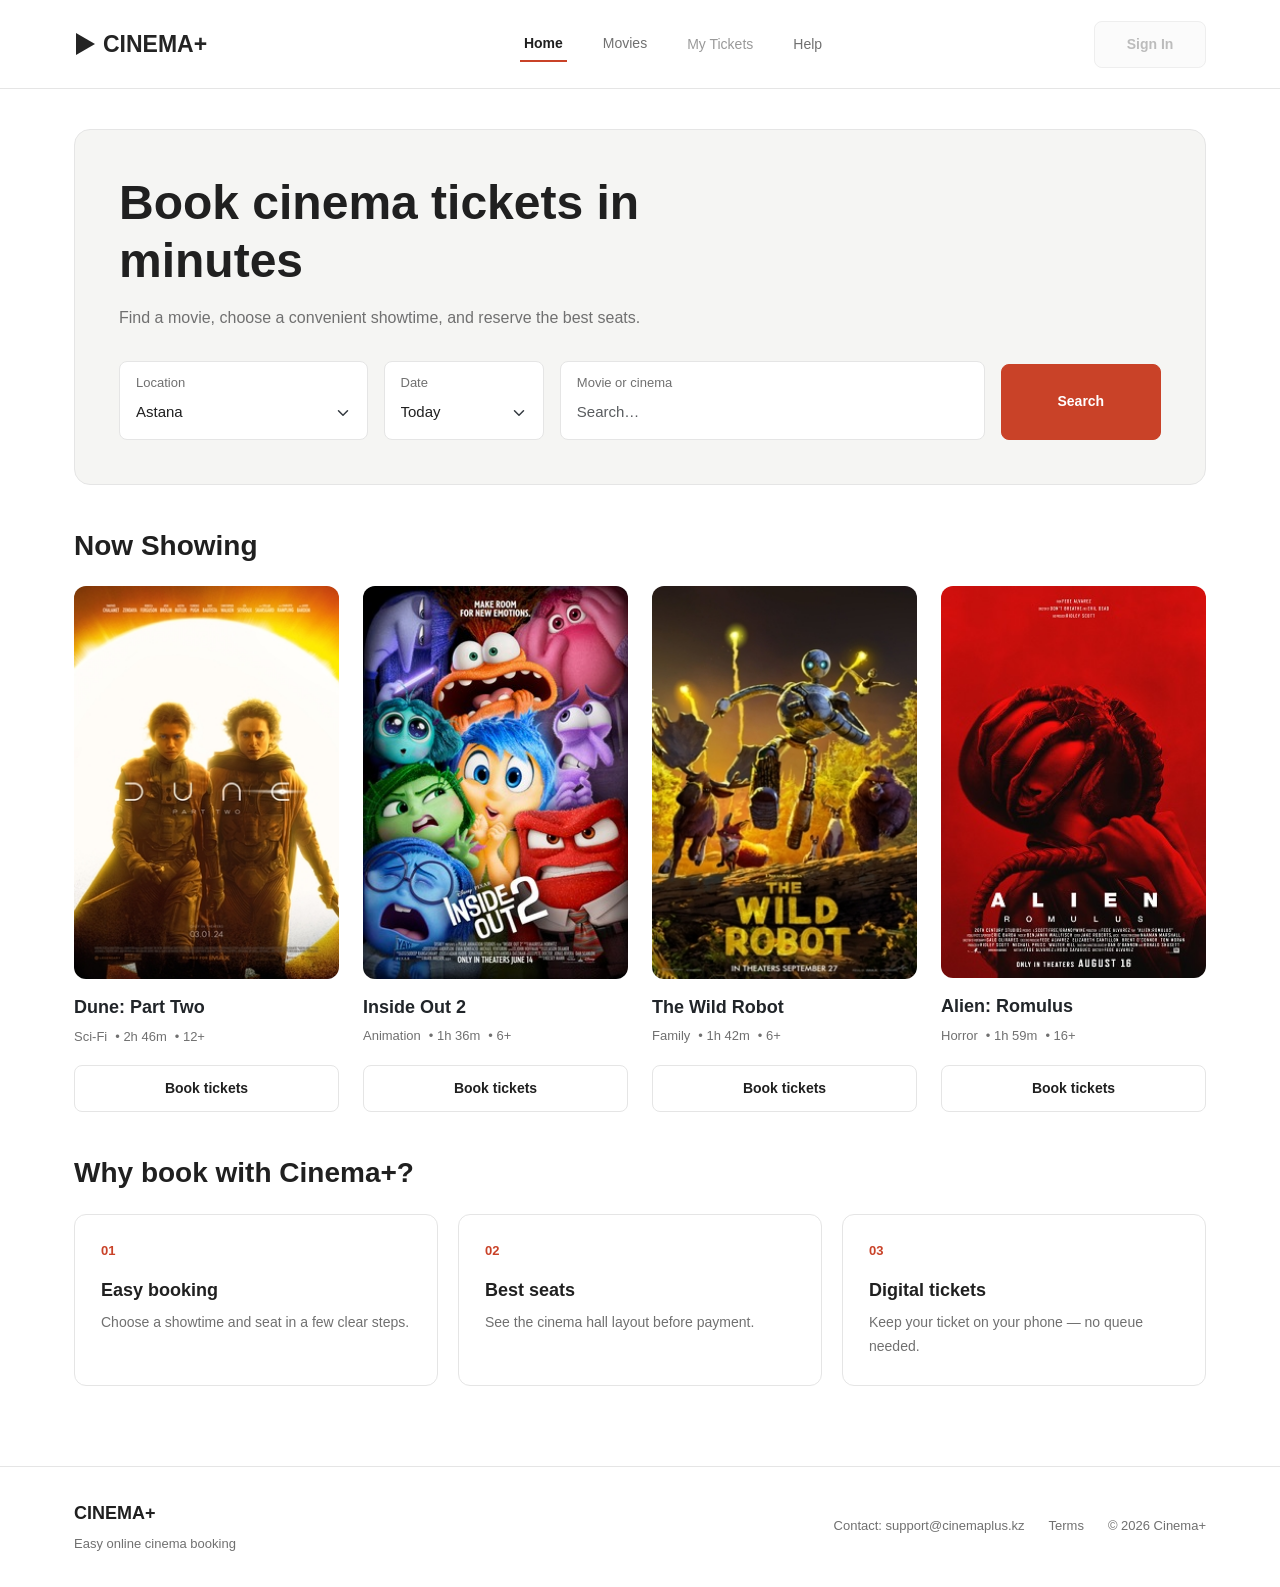
==== cinema-ticketing/index.html @ bb187756 "add: home" ====
<!DOCTYPE html>
<html lang="en">
    <head>
        <meta charset="UTF-8">
        <meta name="viewport" content="width=device-width, initial-scale=1.0">
        <meta name="description" content="Cinema+ — discover movies, choose a showtime, and plan your next cinema visit.">
        <title>Cinema+ | Home</title>
        <link rel="icon" type="image/svg+xml" href="../assets/images/favicon.svg">

        <link rel="stylesheet" href="../vendor/bootstrap/bootstrap.min.css">
        <link rel="stylesheet" href="../css/common.css">
        <link rel="stylesheet" href="../css/home.css">
    </head>
    <body id="cinema-page">
        <header class="site-header">
            <nav class="navbar navbar-expand-md" aria-label="Main navigation">
                <div class="container site-container">
                    <a class="navbar-brand brand" href="index.html" aria-label="Cinema+ home">
                        <img src="../assets/images/logo.svg" alt="" width="146" height="32">
                    </a>

                    <button class="navbar-toggler" type="button" data-bs-toggle="collapse"
                        data-bs-target="#main-navigation" aria-controls="main-navigation"
                        aria-expanded="false" aria-label="Toggle navigation">
                        <span class="navbar-toggler-icon"></span>
                    </button>

                    <div class="collapse navbar-collapse" id="main-navigation">
                        <ul class="navbar-nav mx-auto">
                            <li class="nav-item">
                                <a class="nav-link active" href="index.html" aria-current="page">
                                    Home
                                    <span class="nav-underline" aria-hidden="true"></span>
                                </a>
                            </li>
                            <li class="nav-item">
                                <a class="nav-link" href="movies.html">Movies</a>
                            </li>
                            <li class="nav-item">
                                <button class="nav-link unavailable" type="button" disabled title="Coming soon">My Tickets</button>
                            </li>
                            <li class="nav-item">
                                <button class="nav-link" type="button" data-bs-toggle="modal"
                                    data-bs-target="#help-modal">Help</button>
                            </li>
                        </ul>
                        <button class="btn btn-outline-secondary btn-cinema-outline sign-in-button unavailable-button" type="button"
                            disabled title="Coming soon">Sign In</button>
                    </div>
                </div>
            </nav>
        </header>

        <main class="container site-container home-main" id="main-content">
            <section class="search-hero">
                <h1 id="hero-heading">Book cinema tickets in minutes</h1>
                <p>Find a movie, choose a convenient showtime, and reserve the best seats.</p>

                <form class="row g-3 align-items-end movie-search" action="movies.html" method="get">
                    <div class="col-12 col-sm-6 col-lg-3">
                        <div class="search-field">
                            <label for="search-location">Location</label>
                            <select class="form-select" id="search-location" name="location">
                                <option value="astana">Astana</option>
                                <option value="almaty">Almaty</option>
                                <option value="shymkent">Shymkent</option>
                            </select>
                        </div>
                    </div>
                    <div class="col-12 col-sm-6 col-lg-2">
                        <div class="search-field">
                            <label for="search-date">Date</label>
                            <select class="form-select" id="search-date" name="date">
                                <option value="today">Today</option>
                                <option value="tomorrow">Tomorrow</option>
                                <option value="this-week">This week</option>
                            </select>
                        </div>
                    </div>
                    <div class="col-12 col-sm-8 col-lg-5">
                        <div class="search-field">
                            <label for="search-query">Movie or cinema</label>
                            <input class="form-control" id="search-query" name="q" type="search"
                                placeholder="Search…" maxlength="100">
                        </div>
                    </div>
                    <div class="col-12 col-sm-4 col-lg-2">
                        <button class="btn btn-primary btn-cinema w-100 search-button" type="submit">Search</button>
                    </div>
                </form>
            </section>

            <section class="home-section" id="now-showing">
                <h2 id="movies-heading">Now Showing</h2>
                
                <div class="row g-4">
                    <div class="col-12 col-sm-6 col-lg-3">
                        <article class="card movie-card h-100">
                            <img class="movie-poster" src="../assets/images/posters/dune-part-two.jpg"
                                alt="Dune: Part Two theatrical poster" width="400" height="600">
                            <div class="card-body">
                                <h3 class="movie-title">Dune: Part Two</h3>
                                <ul class="movie-meta">
                                    <li>Sci-Fi</li>
                                    <li>• 2h 46m</li>
                                    <li>• 12+</li>
                                </ul>
                                <a class="btn btn-outline-secondary btn-cinema-outline w-100 mt-auto"
                                    href="movie-details.html?movie=dune-part-two"
                                    aria-label="Book tickets for Dune: Part Two">Book tickets</a>
                            </div>
                        </article>
                    </div>
                    <div class="col-12 col-sm-6 col-lg-3">
                        <article class="card movie-card h-100">
                            <img class="movie-poster" src="../assets/images/posters/inside-out-2.jpg"
                                alt="Inside Out 2 theatrical poster" width="400" height="600">
                            <div class="card-body">
                                <h3 class="movie-title">Inside Out 2</h3>
                                <ul class="movie-meta">
                                    <li>Animation</li>
                                    <li>• 1h 36m</li>
                                    <li>• 6+</li>
                                </ul>
                                <a class="btn btn-outline-secondary btn-cinema-outline w-100 mt-auto"
                                    href="movie-details.html?movie=inside-out-2"
                                    aria-label="Book tickets for Inside Out 2">Book tickets</a>
                            </div>
                        </article>
                    </div>
                    <div class="col-12 col-sm-6 col-lg-3">
                        <article class="card movie-card h-100">
                            <img class="movie-poster" src="../assets/images/posters/the-wild-robot.jpg"
                                alt="The Wild Robot theatrical poster" width="400" height="600">
                            <div class="card-body">
                                <h3 class="movie-title">The Wild Robot</h3>
                                <ul class="movie-meta">
                                    <li>Family</li>
                                    <li>• 1h 42m</li>
                                    <li>• 6+</li>
                                </ul>
                                <a class="btn btn-outline-secondary btn-cinema-outline w-100 mt-auto"
                                    href="movie-details.html?movie=the-wild-robot"
                                    aria-label="Book tickets for The Wild Robot">Book tickets</a>
                            </div>
                        </article>
                    </div>
                    <div class="col-12 col-sm-6 col-lg-3">
                        <article class="card movie-card h-100">
                            <img class="movie-poster" src="../assets/images/posters/alien-romulus.jpg"
                                alt="Alien: Romulus theatrical poster" width="400" height="600">
                            <div class="card-body">
                                <h3 class="movie-title">Alien: Romulus</h3>
                                <ul class="movie-meta">
                                    <li>Horror</li>
                                    <li>• 1h 59m</li>
                                    <li>• 16+</li>
                                </ul>
                                <a class="btn btn-outline-secondary btn-cinema-outline w-100 mt-auto"
                                    href="movie-details.html?movie=alien-romulus"
                                    aria-label="Book tickets for Alien: Romulus">Book tickets</a>
                            </div>
                        </article>
                    </div>
                </div>
            </section>

            <section class="home-section">
                <h2 id="benefits-heading">Why book with Cinema+?</h2>
    
                <ol class="benefits-grid">
                    <li class="benefit-card">
                        <span class="benefit-number">01</span>
                        <h3>Easy booking</h3>
                        <p>Choose a showtime and seat in a few clear steps.</p>
                    </li>
                    <li class="benefit-card">
                        <span class="benefit-number">02</span>
                        <h3>Best seats</h3>
                        <p>See the cinema hall layout before payment.</p>
                    </li>
                    <li class="benefit-card">
                        <span class="benefit-number">03</span>
                        <h3>Digital tickets</h3>
                        <p>Keep your ticket on your phone — no queue needed.</p>
                    </li>
                </ol>
            </section>
        </main>

        <footer class="site-footer">
            <div class="container site-container footer-layout">
                <div>
                    <a class="footer-brand" href="index.html">CINEMA+</a>
                    <p class="mb-0">Easy online cinema booking</p>
                </div>
                <ul class="footer-links">
                    <li><a href="mailto:support@cinemaplus.kz">Contact: support@cinemaplus.kz</a></li>
                    <li><button class="footer-link" type="button" data-bs-toggle="modal"
                        data-bs-target="#terms-modal">Terms</button></li>
                    <li><small>© 2026 Cinema+</small></li>
                </ul>
            </div>
        </footer>

        
        <div class="modal fade" id="help-modal" tabindex="-1" aria-labelledby="help-heading" aria-hidden="true">
            <div class="modal-dialog modal-dialog-centered">
                <div class="modal-content">
                    <div class="modal-header">
                        <h2 class="modal-title fs-5" id="help-heading">Plan your cinema visit</h2>
                        <button class="btn-close" type="button" data-bs-dismiss="modal" aria-label="Close"></button>
                    </div>
                    <div class="modal-body">
                        <ol class="mb-3">
                            <li>Find a movie in your city.</li>
                            <li>Choose a cinema and showtime.</li>
                            <li>Select your seats and review your order.</li>
                        </ol>
                        <p class="mb-0">This student demo currently includes the home page. Booking and account features are not available yet.</p>
                    </div>
                    <div class="modal-footer">
                        <button class="btn btn-primary btn-cinema" type="button" data-bs-dismiss="modal">Got it</button>
                    </div>
                </div>
            </div>
        </div>

        <div class="modal fade" id="terms-modal" tabindex="-1" aria-labelledby="terms-heading" aria-hidden="true">
            <div class="modal-dialog modal-dialog-centered">
                <div class="modal-content">
                    <div class="modal-header">
                        <h2 class="modal-title fs-5" id="terms-heading">About this demo</h2>
                        <button class="btn-close" type="button" data-bs-dismiss="modal" aria-label="Close"></button>
                    </div>
                    <div class="modal-body">
                        <p>Cinema+ is a university midterm project by Kudaibergen Temirlan and Serikov Sunggat.</p>
                        <p class="mb-0">Movies, age labels and contact details are sample content. This website does not sell tickets, accept payments or issue reservations.</p>
                    </div>
                    <div class="modal-footer">
                        <button class="btn btn-primary btn-cinema" type="button" data-bs-dismiss="modal">Close</button>
                    </div>
                </div>
            </div>
        </div>
        <script src="../vendor/bootstrap/bootstrap.bundle.min.js"></script>
    </body>
</html>
---- css/common.css ----
html {
    height: 100%;
}

body {
    display: flex;
    flex-direction: column;
    min-height: 100%;
    margin: 0;
    color: #202020;
    background-color: #ffffff;
    font-family: Arial, Helvetica, sans-serif;
    font-size: 16px;
    line-height: 1.6;
}

main {
    flex: 1;
}

.site-container {
    max-width: 1180px;
    padding-right: 24px;
    padding-left: 24px;
}

h1,
h2,
h3 {
    font-weight: bold;
    line-height: 1.2;
}

a {
    color: #202020;
}


.site-header {
    border-bottom: 1px solid #e5e5e5;
    background-color: #ffffff;
}

.site-header .navbar {
    min-height: 88px;
    padding: 18px 0;
}

.brand {
    margin-right: 32px;
    padding: 0;
}

.brand img {
    display: block;
    max-width: 100%;
}

.site-header .navbar-nav {
    align-items: center;
    gap: 24px;
}

.site-header .nav-link {
    position: relative;
    min-height: 44px;
    padding: 10px 4px;
    border: 0;
    color: #707070;
    background-color: transparent;
    font-size: 14px;
}

.site-header .nav-link.active {
    color: #202020;
    font-weight: bold;
}


.nav-underline {
    position: absolute;
    bottom: 4px;
    left: 4px;
    right: 4px;
    height: 2px;
    background-color: #c94228;
}

.site-header .unavailable {
    color: #999999;
}

#cinema-page .btn-cinema,
#cinema-page .btn-cinema-outline {
    min-height: 46px;
    padding: 12px 22px;
    border-radius: 8px;
    font-size: 14px;
    font-weight: bold;
}

#cinema-page .btn-cinema {
    color: #ffffff;
    background-color: #c94228;
    border: 1px solid #c94228;
}

#cinema-page .btn-cinema-outline {
    color: #202020;
    background-color: #ffffff;
    border: 1px solid #e5e5e5;
}

#cinema-page .unavailable-button {
    color: #999999;
    background-color: #fafafa;
}

.sign-in-button {
    min-width: 112px;
}

.navbar-toggler {
    padding: 8px 10px;
    border: 1px solid #e5e5e5;
    border-radius: 8px;
}


.site-footer {
    padding: 32px 0;
    border-top: 1px solid #e5e5e5;
}

.footer-layout {
    display: flex;
    align-items: center;
    justify-content: space-between;
    gap: 24px;
}

.footer-brand {
    font-size: 18px;
    font-weight: bold;
    text-decoration: none;
}

.site-footer p {
    margin-top: 6px;
    color: #707070;
    font-size: 13px;
}

.footer-links {
    display: flex;
    align-items: center;
    flex-wrap: wrap;
    gap: 24px;
    margin: 0;
    padding: 0;
    color: #707070;
    list-style: none;
    font-size: 13px;
}

.footer-links a,
.footer-link {
    color: #707070;
    text-decoration: none;
}

.footer-link {
    padding: 10px 0;
    border: 0;
    background-color: transparent;
    font-size: 13px;
}

.footer-links small {
    font-size: 13px;
}


.modal-content {
    border: 1px solid #e5e5e5;
    border-radius: 16px;
}

.modal-header,
.modal-footer {
    padding: 20px 24px;
    border-color: #e5e5e5;
}

.modal-body {
    padding: 24px;
    color: #707070;
}


@media (max-width: 991px) {
    .site-header .navbar-nav {
        gap: 12px;
    }

    .footer-layout {
        flex-direction: column;
        align-items: flex-start;
        gap: 20px;
    }
}


@media (max-width: 767px) {
    .site-header .navbar {
        min-height: 76px;
    }

    #main-navigation {
        padding-top: 20px;
    }

    .site-header .navbar-nav {
        align-items: stretch;
        gap: 4px;
    }

    .site-header .nav-link {
        width: 100%;
        text-align: left;
    }

    .nav-underline {
        right: auto;
        width: 38px;
    }

    .sign-in-button {
        width: 100%;
        margin-top: 16px;
    }
}


@media (max-width: 575px) {
    .site-container {
        padding-right: 20px;
        padding-left: 20px;
    }

    .footer-links {
        flex-direction: column;
        align-items: flex-start;
        gap: 6px;
    }
}
---- css/home.css ----
.home-main {
    padding-top: 40px;
    padding-bottom: 80px;
}


.search-hero {
    padding: 44px;
    border: 1px solid #e5e5e5;
    border-radius: 16px;
    background-color: #f5f5f3;
}

.search-hero h1 {
    max-width: 660px;
    margin: 0 0 16px;
    font-size: 48px;
}

.search-hero p {
    max-width: 620px;
    margin-bottom: 30px;
    color: #707070;
    font-size: 16px;
}

.search-field {
    min-height: 76px;
    padding: 11px 16px;
    border: 1px solid #e5e5e5;
    border-radius: 8px;
    background-color: #ffffff;
}

.search-field label {
    display: block;
    margin-bottom: 4px;
    color: #707070;
    font-size: 13px;
}

.search-field .form-select,
.search-field .form-control {
    min-width: 0;
    min-height: 30px;
    padding: 3px 0;
    border: 0;
    border-radius: 0;
    color: #202020;
    background-color: transparent;
    font-size: 15px;
}

.search-field .form-select {
    padding-right: 24px;
    background-position: right center;
}

#cinema-page .search-button {
    min-height: 76px;
}


.home-section {
    margin-top: 44px;
}

.home-section h2 {
    margin-bottom: 24px;
    font-size: 28px;
}


.movie-card {
    padding: 0;
    border: 0;
    border-radius: 0;
    background-color: transparent;
}


.movie-poster {
    display: block;
    width: 100%;
    height: auto;
    border-radius: 12px;
    background-color: #f5f5f3;
}

.movie-card .card-body {
    display: flex;
    flex-direction: column;
    padding: 18px 0 0;
}

.movie-title {
    margin-bottom: 8px;
    font-size: 18px;
}

.movie-meta {
    display: flex;
    flex-wrap: wrap;
    gap: 4px 8px;
    margin: 0 0 18px;
    padding: 0;
    color: #707070;
    list-style: none;
    font-size: 13px;
}


.benefits-grid {
    display: grid;
    grid-template-columns: repeat(3, 1fr);
    gap: 20px;
    margin: 0;
    padding: 0;
    list-style: none;
}

.benefit-card {
    min-width: 0;
    padding: 26px;
    border: 1px solid #e5e5e5;
    border-radius: 12px;
    background-color: #ffffff;
}

.benefit-number {
    display: block;
    margin-bottom: 18px;
    color: #c94228;
    font-size: 13px;
    font-weight: bold;
}

.benefit-card h3 {
    margin-bottom: 10px;
    font-size: 18px;
}

.benefit-card p {
    margin-bottom: 0;
    color: #707070;
    font-size: 14px;
    line-height: 1.7;
}


@media (max-width: 991px) {
    .search-hero {
        padding: 32px;
    }

    .search-hero h1 {
        font-size: 40px;
    }

    .benefits-grid {
        gap: 16px;
    }

    .benefit-card {
        padding: 22px;
    }
}


@media (max-width: 575px) {
    .home-main {
        padding-top: 24px;
        padding-bottom: 48px;
    }

    .search-hero {
        padding: 28px 20px;
        border-radius: 12px;
    }

    .search-hero h1 {
        font-size: 32px;
    }

    .search-hero p {
        margin-bottom: 24px;
        font-size: 15px;
    }

    #cinema-page .search-button {
        min-height: 48px;
    }

    .home-section {
        margin-top: 36px;
    }

    .home-section h2 {
        margin-bottom: 20px;
        font-size: 24px;
    }

    .benefits-grid {
        grid-template-columns: 1fr;
    }

    .benefit-card {
        padding: 24px;
    }

    .benefit-number {
        margin-bottom: 12px;
    }
}
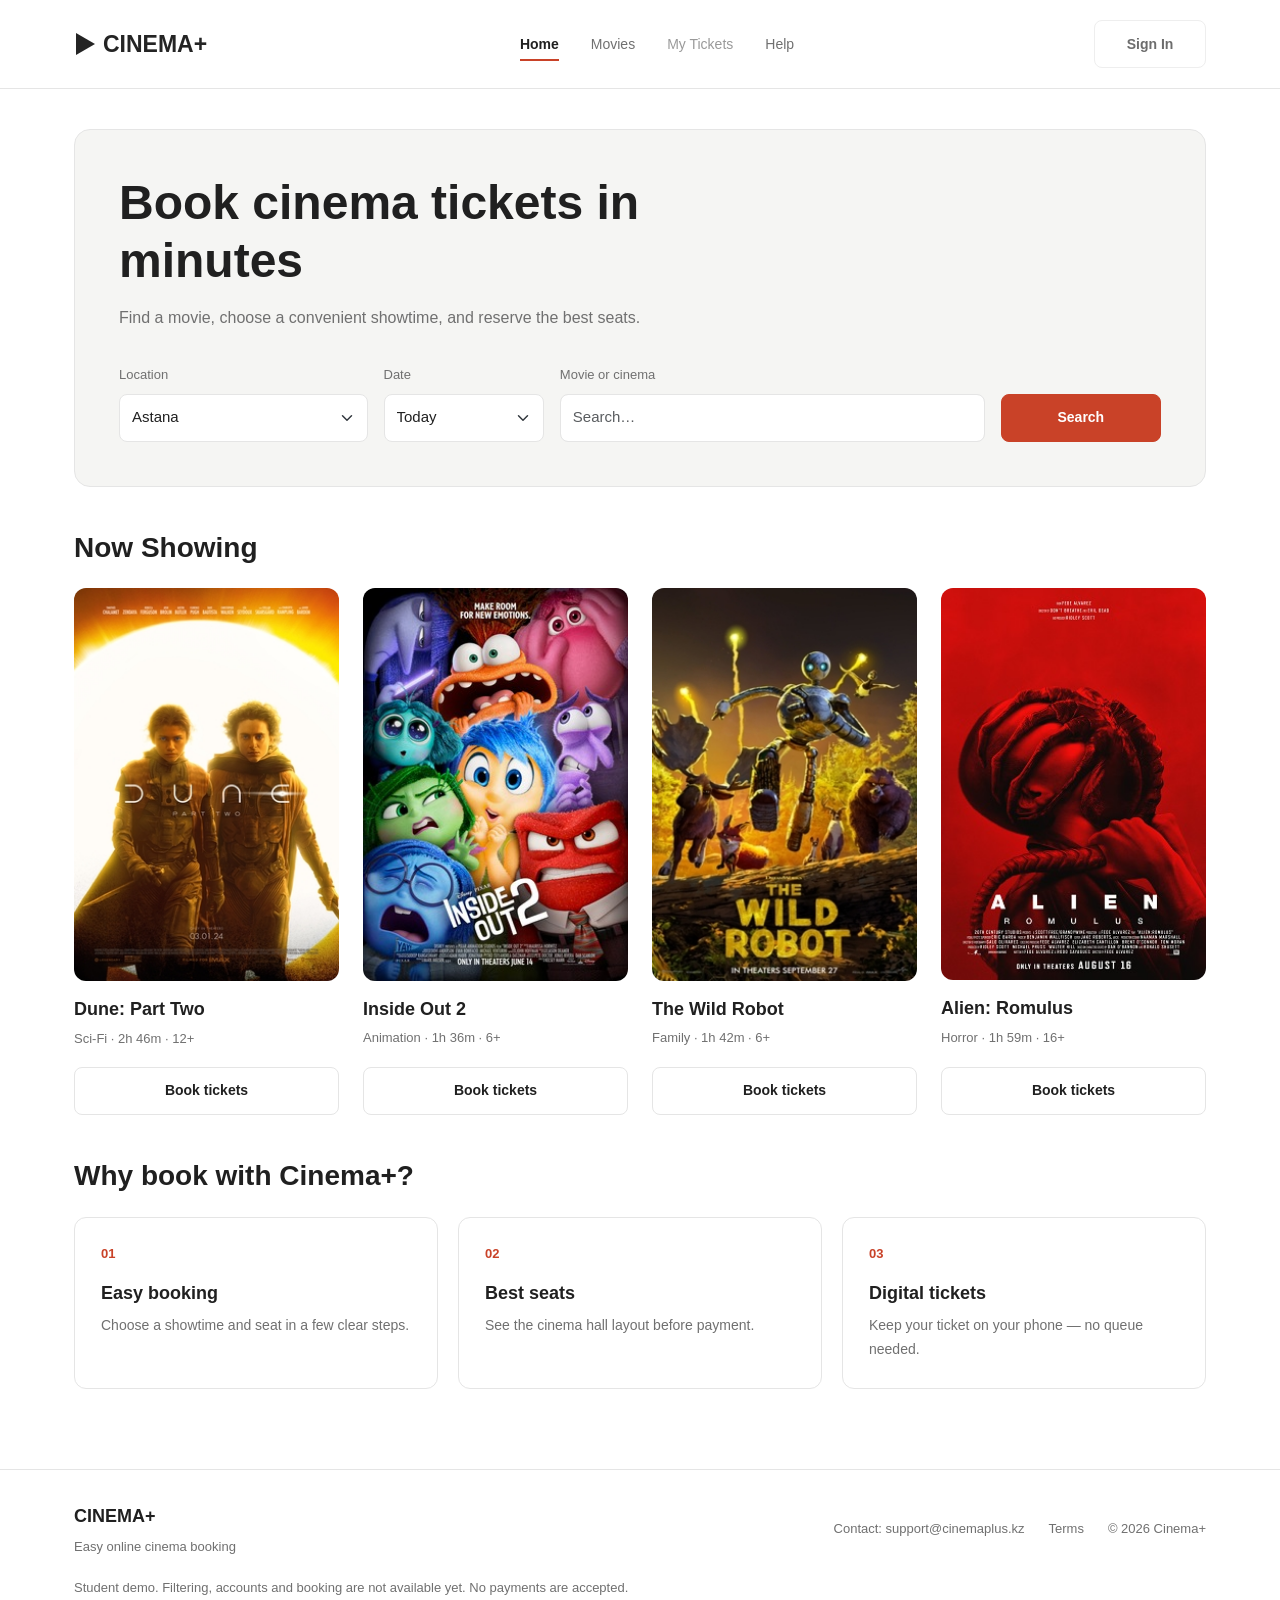
==== commit c47fc60d: "add: movies" ====
--- a/cinema-ticketing/index.html
+++ b/cinema-ticketing/index.html
@@ -3,171 +3,102 @@
     <head>
         <meta charset="UTF-8">
         <meta name="viewport" content="width=device-width, initial-scale=1.0">
-        <meta name="description" content="Cinema+ — discover movies, choose a showtime, and plan your next cinema visit.">
         <title>Cinema+ | Home</title>
-        <link rel="icon" type="image/svg+xml" href="../assets/images/favicon.svg">
-
+        <link rel="icon" href="../assets/images/favicon.svg">
         <link rel="stylesheet" href="../vendor/bootstrap/bootstrap.min.css">
         <link rel="stylesheet" href="../css/common.css">
         <link rel="stylesheet" href="../css/home.css">
     </head>
     <body id="cinema-page">
         <header class="site-header">
-            <nav class="navbar navbar-expand-md" aria-label="Main navigation">
-                <div class="container site-container">
-                    <a class="navbar-brand brand" href="index.html" aria-label="Cinema+ home">
-                        <img src="../assets/images/logo.svg" alt="" width="146" height="32">
-                    </a>
-
-                    <button class="navbar-toggler" type="button" data-bs-toggle="collapse"
-                        data-bs-target="#main-navigation" aria-controls="main-navigation"
-                        aria-expanded="false" aria-label="Toggle navigation">
-                        <span class="navbar-toggler-icon"></span>
-                    </button>
-
-                    <div class="collapse navbar-collapse" id="main-navigation">
-                        <ul class="navbar-nav mx-auto">
-                            <li class="nav-item">
-                                <a class="nav-link active" href="index.html" aria-current="page">
-                                    Home
-                                    <span class="nav-underline" aria-hidden="true"></span>
-                                </a>
-                            </li>
-                            <li class="nav-item">
-                                <a class="nav-link" href="movies.html">Movies</a>
-                            </li>
-                            <li class="nav-item">
-                                <button class="nav-link unavailable" type="button" disabled title="Coming soon">My Tickets</button>
-                            </li>
-                            <li class="nav-item">
-                                <button class="nav-link" type="button" data-bs-toggle="modal"
-                                    data-bs-target="#help-modal">Help</button>
-                            </li>
-                        </ul>
-                        <button class="btn btn-outline-secondary btn-cinema-outline sign-in-button unavailable-button" type="button"
-                            disabled title="Coming soon">Sign In</button>
-                    </div>
-                </div>
+            <nav class="container site-container header-layout">
+                <a class="brand" href="index.html">
+                    <img src="../assets/images/logo.svg" alt="Cinema+" width="146" height="32">
+                </a>
+                <ul class="nav-links">
+                    <li><a class="active" href="index.html">Home<span class="nav-underline"></span></a></li>
+                    <li><a href="movies.html">Movies</a></li>
+                    <li><span class="unavailable">My Tickets</span></li>
+                    <li><a href="#site-info">Help</a></li>
+                </ul>
+                <button class="btn btn-cinema-outline sign-in-button" type="button" disabled>Sign In</button>
             </nav>
         </header>
 
-        <main class="container site-container home-main" id="main-content">
+        <main class="container site-container home-main">
             <section class="search-hero">
-                <h1 id="hero-heading">Book cinema tickets in minutes</h1>
+                <h1>Book cinema tickets in minutes</h1>
                 <p>Find a movie, choose a convenient showtime, and reserve the best seats.</p>
-
-                <form class="row g-3 align-items-end movie-search" action="movies.html" method="get">
+                <form class="row g-3 align-items-end" action="movies.html" method="get">
                     <div class="col-12 col-sm-6 col-lg-3">
-                        <div class="search-field">
-                            <label for="search-location">Location</label>
-                            <select class="form-select" id="search-location" name="location">
-                                <option value="astana">Astana</option>
-                                <option value="almaty">Almaty</option>
-                                <option value="shymkent">Shymkent</option>
-                            </select>
-                        </div>
+                        <label class="form-label" for="location">Location</label>
+                        <select class="form-select" id="location" name="location">
+                            <option value="astana">Astana</option>
+                            <option value="almaty">Almaty</option>
+                            <option value="shymkent">Shymkent</option>
+                        </select>
                     </div>
                     <div class="col-12 col-sm-6 col-lg-2">
-                        <div class="search-field">
-                            <label for="search-date">Date</label>
-                            <select class="form-select" id="search-date" name="date">
-                                <option value="today">Today</option>
-                                <option value="tomorrow">Tomorrow</option>
-                                <option value="this-week">This week</option>
-                            </select>
-                        </div>
+                        <label class="form-label" for="date">Date</label>
+                        <select class="form-select" id="date" name="date">
+                            <option value="today">Today</option>
+                            <option value="tomorrow">Tomorrow</option>
+                            <option value="this-week">This week</option>
+                        </select>
                     </div>
                     <div class="col-12 col-sm-8 col-lg-5">
-                        <div class="search-field">
-                            <label for="search-query">Movie or cinema</label>
-                            <input class="form-control" id="search-query" name="q" type="search"
-                                placeholder="Search…" maxlength="100">
-                        </div>
+                        <label class="form-label" for="search">Movie or cinema</label>
+                        <input class="form-control" id="search" name="q" type="text" placeholder="Search…">
                     </div>
                     <div class="col-12 col-sm-4 col-lg-2">
-                        <button class="btn btn-primary btn-cinema w-100 search-button" type="submit">Search</button>
+                        <button class="btn btn-cinema w-100" type="submit">Search</button>
                     </div>
                 </form>
             </section>
 
-            <section class="home-section" id="now-showing">
-                <h2 id="movies-heading">Now Showing</h2>
-                
+            <section class="home-section">
+                <h2>Now Showing</h2>
                 <div class="row g-4">
-                    <div class="col-12 col-sm-6 col-lg-3">
-                        <article class="card movie-card h-100">
-                            <img class="movie-poster" src="../assets/images/posters/dune-part-two.jpg"
-                                alt="Dune: Part Two theatrical poster" width="400" height="600">
-                            <div class="card-body">
-                                <h3 class="movie-title">Dune: Part Two</h3>
-                                <ul class="movie-meta">
-                                    <li>Sci-Fi</li>
-                                    <li>• 2h 46m</li>
-                                    <li>• 12+</li>
-                                </ul>
-                                <a class="btn btn-outline-secondary btn-cinema-outline w-100 mt-auto"
-                                    href="movie-details.html?movie=dune-part-two"
-                                    aria-label="Book tickets for Dune: Part Two">Book tickets</a>
-                            </div>
-                        </article>
-                    </div>
-                    <div class="col-12 col-sm-6 col-lg-3">
-                        <article class="card movie-card h-100">
-                            <img class="movie-poster" src="../assets/images/posters/inside-out-2.jpg"
-                                alt="Inside Out 2 theatrical poster" width="400" height="600">
-                            <div class="card-body">
-                                <h3 class="movie-title">Inside Out 2</h3>
-                                <ul class="movie-meta">
-                                    <li>Animation</li>
-                                    <li>• 1h 36m</li>
-                                    <li>• 6+</li>
-                                </ul>
-                                <a class="btn btn-outline-secondary btn-cinema-outline w-100 mt-auto"
-                                    href="movie-details.html?movie=inside-out-2"
-                                    aria-label="Book tickets for Inside Out 2">Book tickets</a>
-                            </div>
-                        </article>
-                    </div>
-                    <div class="col-12 col-sm-6 col-lg-3">
-                        <article class="card movie-card h-100">
-                            <img class="movie-poster" src="../assets/images/posters/the-wild-robot.jpg"
-                                alt="The Wild Robot theatrical poster" width="400" height="600">
-                            <div class="card-body">
-                                <h3 class="movie-title">The Wild Robot</h3>
-                                <ul class="movie-meta">
-                                    <li>Family</li>
-                                    <li>• 1h 42m</li>
-                                    <li>• 6+</li>
-                                </ul>
-                                <a class="btn btn-outline-secondary btn-cinema-outline w-100 mt-auto"
-                                    href="movie-details.html?movie=the-wild-robot"
-                                    aria-label="Book tickets for The Wild Robot">Book tickets</a>
-                            </div>
-                        </article>
-                    </div>
-                    <div class="col-12 col-sm-6 col-lg-3">
-                        <article class="card movie-card h-100">
-                            <img class="movie-poster" src="../assets/images/posters/alien-romulus.jpg"
-                                alt="Alien: Romulus theatrical poster" width="400" height="600">
-                            <div class="card-body">
-                                <h3 class="movie-title">Alien: Romulus</h3>
-                                <ul class="movie-meta">
-                                    <li>Horror</li>
-                                    <li>• 1h 59m</li>
-                                    <li>• 16+</li>
-                                </ul>
-                                <a class="btn btn-outline-secondary btn-cinema-outline w-100 mt-auto"
-                                    href="movie-details.html?movie=alien-romulus"
-                                    aria-label="Book tickets for Alien: Romulus">Book tickets</a>
-                            </div>
-                        </article>
-                    </div>
+                    <article class="col-12 col-sm-6 col-lg-3 movie-card">
+                        <img class="movie-poster" src="../assets/images/posters/dune-part-two.jpg"
+                            alt="Dune: Part Two poster">
+                        <h3 class="movie-title">Dune: Part Two</h3>
+                        <p class="movie-meta">Sci-Fi · 2h 46m · 12+</p>
+                        <a class="btn btn-cinema-outline mt-auto"
+                            href="movie-details.html?movie=dune-part-two">Book tickets</a>
+                    </article>
+
+                    <article class="col-12 col-sm-6 col-lg-3 movie-card">
+                        <img class="movie-poster" src="../assets/images/posters/inside-out-2.jpg"
+                            alt="Inside Out 2 poster">
+                        <h3 class="movie-title">Inside Out 2</h3>
+                        <p class="movie-meta">Animation · 1h 36m · 6+</p>
+                        <a class="btn btn-cinema-outline mt-auto"
+                            href="movie-details.html?movie=inside-out-2">Book tickets</a>
+                    </article>
+
+                    <article class="col-12 col-sm-6 col-lg-3 movie-card">
+                        <img class="movie-poster" src="../assets/images/posters/the-wild-robot.jpg"
+                            alt="The Wild Robot poster">
+                        <h3 class="movie-title">The Wild Robot</h3>
+                        <p class="movie-meta">Family · 1h 42m · 6+</p>
+                        <a class="btn btn-cinema-outline mt-auto"
+                            href="movie-details.html?movie=the-wild-robot">Book tickets</a>
+                    </article>
+
+                    <article class="col-12 col-sm-6 col-lg-3 movie-card">
+                        <img class="movie-poster" src="../assets/images/posters/alien-romulus.jpg"
+                            alt="Alien: Romulus poster">
+                        <h3 class="movie-title">Alien: Romulus</h3>
+                        <p class="movie-meta">Horror · 1h 59m · 16+</p>
+                        <a class="btn btn-cinema-outline mt-auto"
+                            href="movie-details.html?movie=alien-romulus">Book tickets</a>
+                    </article>
                 </div>
             </section>
 
             <section class="home-section">
-                <h2 id="benefits-heading">Why book with Cinema+?</h2>
-    
+                <h2>Why book with Cinema+?</h2>
                 <ol class="benefits-grid">
                     <li class="benefit-card">
                         <span class="benefit-number">01</span>
@@ -188,7 +119,7 @@
             </section>
         </main>
 
-        <footer class="site-footer">
+        <footer class="site-footer" id="site-info">
             <div class="container site-container footer-layout">
                 <div>
                     <a class="footer-brand" href="index.html">CINEMA+</a>
@@ -196,53 +127,11 @@
                 </div>
                 <ul class="footer-links">
                     <li><a href="mailto:support@cinemaplus.kz">Contact: support@cinemaplus.kz</a></li>
-                    <li><button class="footer-link" type="button" data-bs-toggle="modal"
-                        data-bs-target="#terms-modal">Terms</button></li>
+                    <li><a href="#site-info">Terms</a></li>
                     <li><small>© 2026 Cinema+</small></li>
                 </ul>
             </div>
+            <p class="container site-container demo-note">Student demo. Filtering, accounts and booking are not available yet. No payments are accepted.</p>
         </footer>
-
-        
-        <div class="modal fade" id="help-modal" tabindex="-1" aria-labelledby="help-heading" aria-hidden="true">
-            <div class="modal-dialog modal-dialog-centered">
-                <div class="modal-content">
-                    <div class="modal-header">
-                        <h2 class="modal-title fs-5" id="help-heading">Plan your cinema visit</h2>
-                        <button class="btn-close" type="button" data-bs-dismiss="modal" aria-label="Close"></button>
-                    </div>
-                    <div class="modal-body">
-                        <ol class="mb-3">
-                            <li>Find a movie in your city.</li>
-                            <li>Choose a cinema and showtime.</li>
-                            <li>Select your seats and review your order.</li>
-                        </ol>
-                        <p class="mb-0">This student demo currently includes the home page. Booking and account features are not available yet.</p>
-                    </div>
-                    <div class="modal-footer">
-                        <button class="btn btn-primary btn-cinema" type="button" data-bs-dismiss="modal">Got it</button>
-                    </div>
-                </div>
-            </div>
-        </div>
-
-        <div class="modal fade" id="terms-modal" tabindex="-1" aria-labelledby="terms-heading" aria-hidden="true">
-            <div class="modal-dialog modal-dialog-centered">
-                <div class="modal-content">
-                    <div class="modal-header">
-                        <h2 class="modal-title fs-5" id="terms-heading">About this demo</h2>
-                        <button class="btn-close" type="button" data-bs-dismiss="modal" aria-label="Close"></button>
-                    </div>
-                    <div class="modal-body">
-                        <p>Cinema+ is a university midterm project by Kudaibergen Temirlan and Serikov Sunggat.</p>
-                        <p class="mb-0">Movies, age labels and contact details are sample content. This website does not sell tickets, accept payments or issue reservations.</p>
-                    </div>
-                    <div class="modal-footer">
-                        <button class="btn btn-primary btn-cinema" type="button" data-bs-dismiss="modal">Close</button>
-                    </div>
-                </div>
-            </div>
-        </div>
-        <script src="../vendor/bootstrap/bootstrap.bundle.min.js"></script>
     </body>
 </html>
--- a/css/common.css
+++ b/css/common.css
@@ -1,4 +1,3 @@
-
 html {
     height: 100%;
 }
@@ -25,9 +24,7 @@
     padding-left: 24px;
 }
 
-h1,
-h2,
-h3 {
+h1, h2, h3 {
     font-weight: bold;
     line-height: 1.2;
 }
@@ -35,21 +32,20 @@
 a {
     color: #202020;
 }
-
 
 .site-header {
     border-bottom: 1px solid #e5e5e5;
-    background-color: #ffffff;
-}
-
-.site-header .navbar {
+}
+
+.header-layout {
+    display: flex;
+    align-items: center;
+    justify-content: space-between;
+    flex-wrap: wrap;
+    gap: 20px;
     min-height: 88px;
-    padding: 18px 0;
-}
-
-.brand {
-    margin-right: 32px;
-    padding: 0;
+    padding-top: 18px;
+    padding-bottom: 18px;
 }
 
 .brand img {
@@ -57,44 +53,47 @@
     max-width: 100%;
 }
 
-.site-header .navbar-nav {
+.nav-links {
+    display: flex;
     align-items: center;
     gap: 24px;
-}
-
-.site-header .nav-link {
+    margin: 0;
+    padding: 0;
+    list-style: none;
+}
+
+.nav-links a,
+.nav-links .unavailable {
     position: relative;
-    min-height: 44px;
+    display: block;
     padding: 10px 4px;
-    border: 0;
-    color: #707070;
-    background-color: transparent;
+    color: #707070;
     font-size: 14px;
-}
-
-.site-header .nav-link.active {
-    color: #202020;
-    font-weight: bold;
-}
-
+    text-decoration: none;
+}
+
+.nav-links .active {
+    color: #202020;
+    font-weight: bold;
+}
+
+.nav-links .unavailable {
+    color: #999999;
+}
 
 .nav-underline {
     position: absolute;
+    right: 4px;
     bottom: 4px;
     left: 4px;
-    right: 4px;
     height: 2px;
     background-color: #c94228;
 }
 
-.site-header .unavailable {
-    color: #999999;
-}
-
 #cinema-page .btn-cinema,
 #cinema-page .btn-cinema-outline {
-    min-height: 46px;
-    padding: 12px 22px;
+    min-height: 48px;
+    padding: 12px 16px;
     border-radius: 8px;
     font-size: 14px;
     font-weight: bold;
@@ -112,21 +111,47 @@
     border: 1px solid #e5e5e5;
 }
 
-#cinema-page .unavailable-button {
-    color: #999999;
-    background-color: #fafafa;
-}
-
 .sign-in-button {
     min-width: 112px;
 }
 
-.navbar-toggler {
-    padding: 8px 10px;
+.form-label {
+    color: #707070;
+    font-size: 13px;
+}
+
+.form-control,
+.form-select {
+    min-height: 48px;
     border: 1px solid #e5e5e5;
     border-radius: 8px;
-}
-
+    color: #202020;
+    font-size: 15px;
+}
+
+.movie-card {
+    display: flex;
+    flex-direction: column;
+}
+
+.movie-poster {
+    display: block;
+    width: 100%;
+    height: auto;
+    border-radius: 12px;
+}
+
+.movie-title {
+    margin-top: 18px;
+    margin-bottom: 8px;
+    font-size: 18px;
+}
+
+.movie-meta {
+    margin-bottom: 18px;
+    color: #707070;
+    font-size: 13px;
+}
 
 .site-footer {
     padding: 32px 0;
@@ -159,48 +184,27 @@
     gap: 24px;
     margin: 0;
     padding: 0;
-    color: #707070;
     list-style: none;
     font-size: 13px;
 }
 
-.footer-links a,
-.footer-link {
+.footer-links a {
     color: #707070;
     text-decoration: none;
 }
 
-.footer-link {
-    padding: 10px 0;
-    border: 0;
-    background-color: transparent;
-    font-size: 13px;
-}
-
 .footer-links small {
-    font-size: 13px;
-}
-
-
-.modal-content {
-    border: 1px solid #e5e5e5;
-    border-radius: 16px;
-}
-
-.modal-header,
-.modal-footer {
-    padding: 20px 24px;
-    border-color: #e5e5e5;
-}
-
-.modal-body {
-    padding: 24px;
-    color: #707070;
-}
-
+    color: #707070;
+    font-size: 13px;
+}
+
+.site-footer .demo-note {
+    margin-top: 20px;
+    margin-bottom: 0;
+}
 
 @media (max-width: 991px) {
-    .site-header .navbar-nav {
+    .nav-links {
         gap: 12px;
     }
 
@@ -211,37 +215,19 @@
     }
 }
 
-
 @media (max-width: 767px) {
-    .site-header .navbar {
+    .header-layout {
         min-height: 76px;
-    }
-
-    #main-navigation {
-        padding-top: 20px;
-    }
-
-    .site-header .navbar-nav {
-        align-items: stretch;
-        gap: 4px;
-    }
-
-    .site-header .nav-link {
+        gap: 8px 16px;
+    }
+
+    .nav-links {
+        order: 1;
+        justify-content: space-between;
         width: 100%;
-        text-align: left;
-    }
-
-    .nav-underline {
-        right: auto;
-        width: 38px;
-    }
-
-    .sign-in-button {
-        width: 100%;
-        margin-top: 16px;
-    }
-}
-
+        gap: 8px;
+    }
+}
 
 @media (max-width: 575px) {
     .site-container {
@@ -249,6 +235,10 @@
         padding-left: 20px;
     }
 
+    .sign-in-button {
+        min-width: 90px;
+    }
+
     .footer-links {
         flex-direction: column;
         align-items: flex-start;
--- a/css/home.css
+++ b/css/home.css
@@ -1,9 +1,7 @@
-
 .home-main {
     padding-top: 40px;
     padding-bottom: 80px;
 }
-
 
 .search-hero {
     padding: 44px;
@@ -22,45 +20,7 @@
     max-width: 620px;
     margin-bottom: 30px;
     color: #707070;
-    font-size: 16px;
 }
-
-.search-field {
-    min-height: 76px;
-    padding: 11px 16px;
-    border: 1px solid #e5e5e5;
-    border-radius: 8px;
-    background-color: #ffffff;
-}
-
-.search-field label {
-    display: block;
-    margin-bottom: 4px;
-    color: #707070;
-    font-size: 13px;
-}
-
-.search-field .form-select,
-.search-field .form-control {
-    min-width: 0;
-    min-height: 30px;
-    padding: 3px 0;
-    border: 0;
-    border-radius: 0;
-    color: #202020;
-    background-color: transparent;
-    font-size: 15px;
-}
-
-.search-field .form-select {
-    padding-right: 24px;
-    background-position: right center;
-}
-
-#cinema-page .search-button {
-    min-height: 76px;
-}
-
 
 .home-section {
     margin-top: 44px;
@@ -70,46 +30,6 @@
     margin-bottom: 24px;
     font-size: 28px;
 }
-
-
-.movie-card {
-    padding: 0;
-    border: 0;
-    border-radius: 0;
-    background-color: transparent;
-}
-
-
-.movie-poster {
-    display: block;
-    width: 100%;
-    height: auto;
-    border-radius: 12px;
-    background-color: #f5f5f3;
-}
-
-.movie-card .card-body {
-    display: flex;
-    flex-direction: column;
-    padding: 18px 0 0;
-}
-
-.movie-title {
-    margin-bottom: 8px;
-    font-size: 18px;
-}
-
-.movie-meta {
-    display: flex;
-    flex-wrap: wrap;
-    gap: 4px 8px;
-    margin: 0 0 18px;
-    padding: 0;
-    color: #707070;
-    list-style: none;
-    font-size: 13px;
-}
-
 
 .benefits-grid {
     display: grid;
@@ -121,11 +41,9 @@
 }
 
 .benefit-card {
-    min-width: 0;
     padding: 26px;
     border: 1px solid #e5e5e5;
     border-radius: 12px;
-    background-color: #ffffff;
 }
 
 .benefit-number {
@@ -148,7 +66,6 @@
     line-height: 1.7;
 }
 
-
 @media (max-width: 991px) {
     .search-hero {
         padding: 32px;
@@ -166,7 +83,6 @@
         padding: 22px;
     }
 }
-
 
 @media (max-width: 575px) {
     .home-main {
@@ -186,10 +102,6 @@
     .search-hero p {
         margin-bottom: 24px;
         font-size: 15px;
-    }
-
-    #cinema-page .search-button {
-        min-height: 48px;
     }
 
     .home-section {
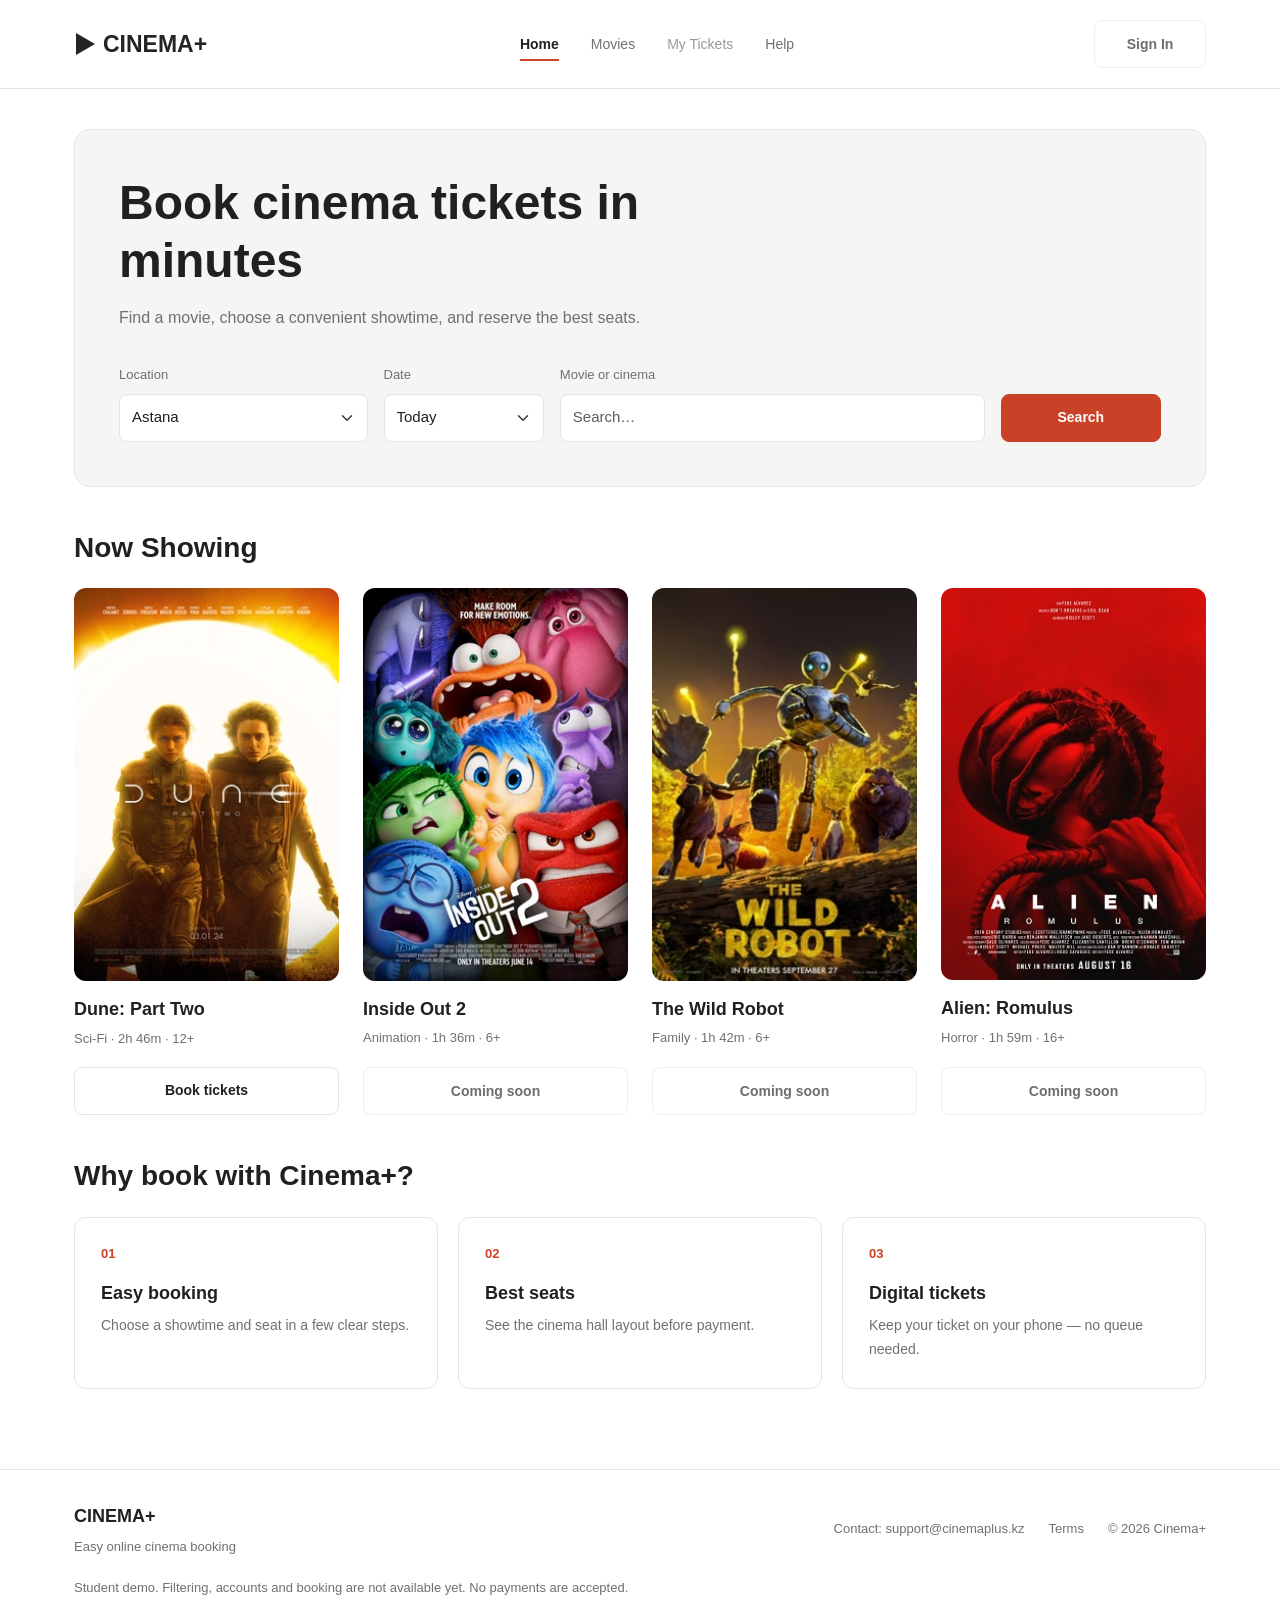
==== commit b4e9cf97: "add: movie-details" ====
--- a/cinema-ticketing/index.html
+++ b/cinema-ticketing/index.html
@@ -64,8 +64,7 @@
                             alt="Dune: Part Two poster">
                         <h3 class="movie-title">Dune: Part Two</h3>
                         <p class="movie-meta">Sci-Fi · 2h 46m · 12+</p>
-                        <a class="btn btn-cinema-outline mt-auto"
-                            href="movie-details.html?movie=dune-part-two">Book tickets</a>
+                        <a class="btn btn-cinema-outline mt-auto" href="movie-details.html">Book tickets</a>
                     </article>
 
                     <article class="col-12 col-sm-6 col-lg-3 movie-card">
@@ -73,8 +72,7 @@
                             alt="Inside Out 2 poster">
                         <h3 class="movie-title">Inside Out 2</h3>
                         <p class="movie-meta">Animation · 1h 36m · 6+</p>
-                        <a class="btn btn-cinema-outline mt-auto"
-                            href="movie-details.html?movie=inside-out-2">Book tickets</a>
+                        <button class="btn btn-cinema-outline mt-auto" type="button" disabled>Coming soon</button>
                     </article>
 
                     <article class="col-12 col-sm-6 col-lg-3 movie-card">
@@ -82,8 +80,7 @@
                             alt="The Wild Robot poster">
                         <h3 class="movie-title">The Wild Robot</h3>
                         <p class="movie-meta">Family · 1h 42m · 6+</p>
-                        <a class="btn btn-cinema-outline mt-auto"
-                            href="movie-details.html?movie=the-wild-robot">Book tickets</a>
+                        <button class="btn btn-cinema-outline mt-auto" type="button" disabled>Coming soon</button>
                     </article>
 
                     <article class="col-12 col-sm-6 col-lg-3 movie-card">
@@ -91,8 +88,7 @@
                             alt="Alien: Romulus poster">
                         <h3 class="movie-title">Alien: Romulus</h3>
                         <p class="movie-meta">Horror · 1h 59m · 16+</p>
-                        <a class="btn btn-cinema-outline mt-auto"
-                            href="movie-details.html?movie=alien-romulus">Book tickets</a>
+                        <button class="btn btn-cinema-outline mt-auto" type="button" disabled>Coming soon</button>
                     </article>
                 </div>
             </section>
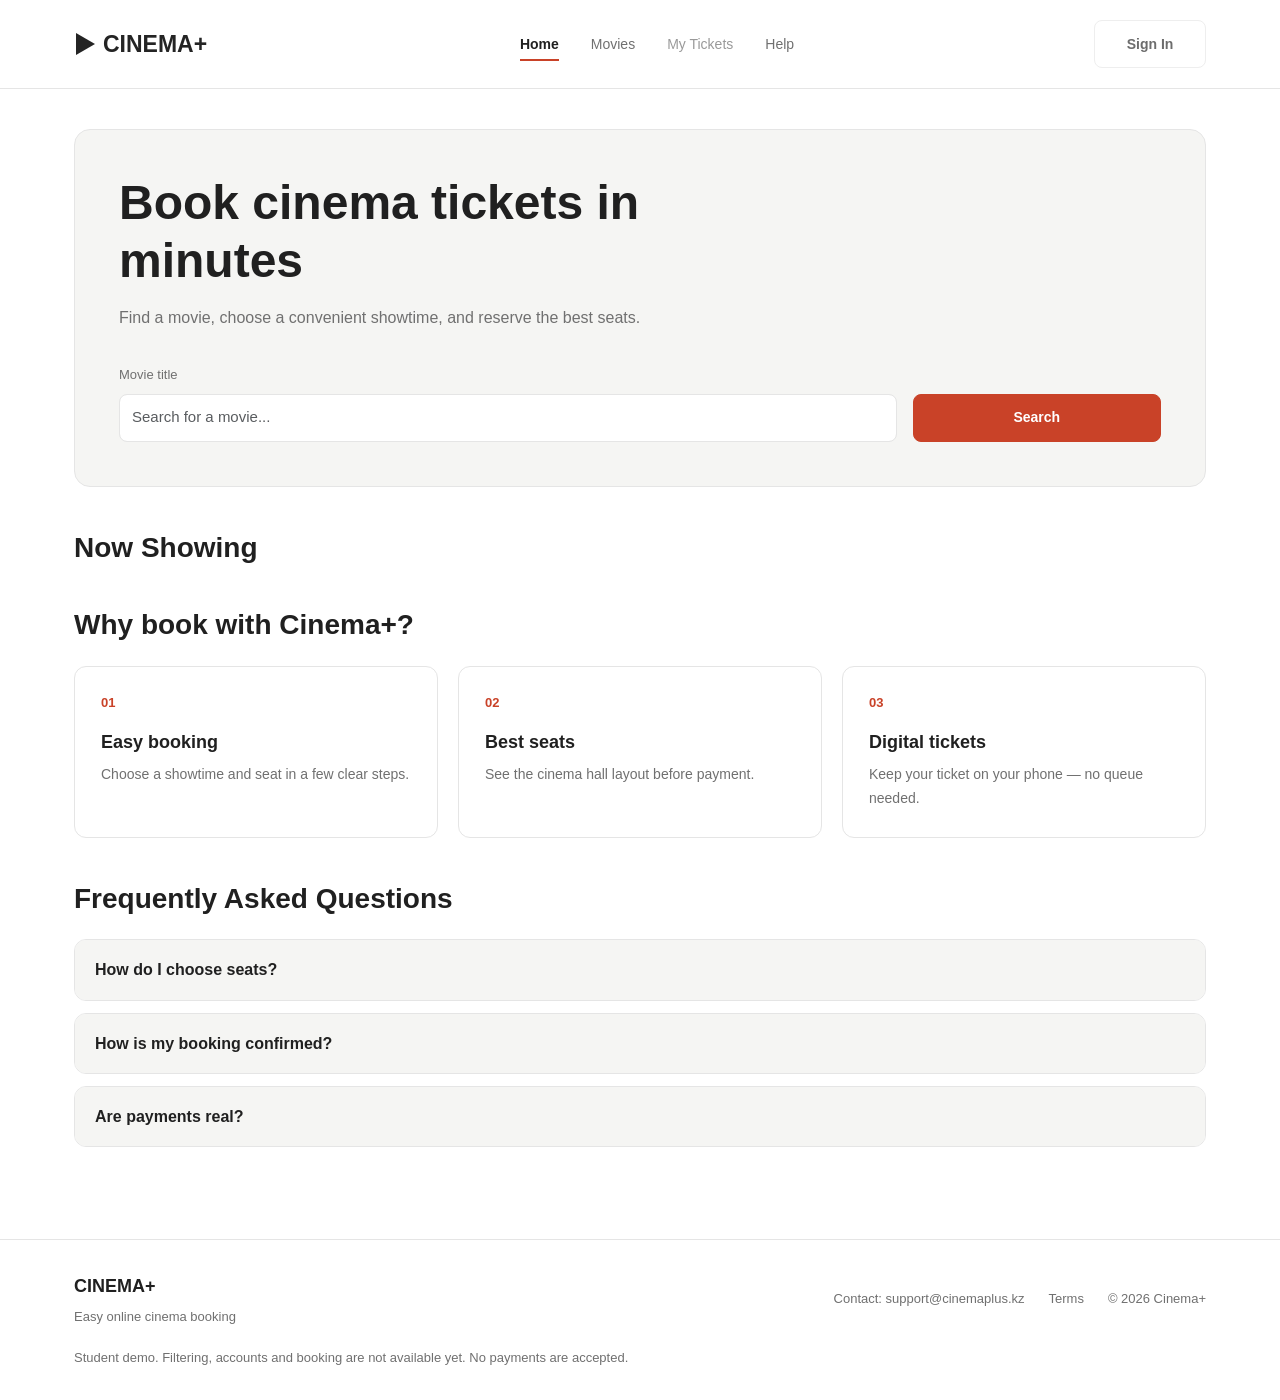
==== commit 56f5cb27: "Add dynamic movie cards and FAQ to homepage" ====
--- a/cinema-ticketing/index.html
+++ b/cinema-ticketing/index.html
@@ -8,6 +8,11 @@
         <link rel="stylesheet" href="../vendor/bootstrap/bootstrap.min.css">
         <link rel="stylesheet" href="../css/common.css">
         <link rel="stylesheet" href="../css/home.css">
+
+        <script src="../js/movies-data.js" defer></script>
+        <script src="../js/home.js" defer></script>
+        <script src="https://code.jquery.com/jquery-3.7.1.min.js" defer></script>
+        <script src="../js/faq.js" defer></script>
     </head>
     <body id="cinema-page">
         <header class="site-header">
@@ -28,68 +33,23 @@
         <main class="container site-container home-main">
             <section class="search-hero">
                 <h1>Book cinema tickets in minutes</h1>
-                <p>Find a movie, choose a convenient showtime, and reserve the best seats.</p>
+                <p>Find a movie, choose a convenient showtime, and reserve the best seats.</p>             
                 <form class="row g-3 align-items-end" action="movies.html" method="get">
-                    <div class="col-12 col-sm-6 col-lg-3">
-                        <label class="form-label" for="location">Location</label>
-                        <select class="form-select" id="location" name="location">
-                            <option value="astana">Astana</option>
-                            <option value="almaty">Almaty</option>
-                            <option value="shymkent">Shymkent</option>
-                        </select>
+                    <div class="col-12 col-sm-9">
+                         <label class="form-label" for="search">Movie title</label>
+                         <input class="form-control" id="search" name="q" type="search" placeholder="Search for a movie...">
                     </div>
-                    <div class="col-12 col-sm-6 col-lg-2">
-                        <label class="form-label" for="date">Date</label>
-                        <select class="form-select" id="date" name="date">
-                            <option value="today">Today</option>
-                            <option value="tomorrow">Tomorrow</option>
-                            <option value="this-week">This week</option>
-                        </select>
-                    </div>
-                    <div class="col-12 col-sm-8 col-lg-5">
-                        <label class="form-label" for="search">Movie or cinema</label>
-                        <input class="form-control" id="search" name="q" type="text" placeholder="Search…">
-                    </div>
-                    <div class="col-12 col-sm-4 col-lg-2">
+
+                    <div class="col-12 col-sm-3">
                         <button class="btn btn-cinema w-100" type="submit">Search</button>
                     </div>
                 </form>
             </section>
-
+            
             <section class="home-section">
-                <h2>Now Showing</h2>
-                <div class="row g-4">
-                    <article class="col-12 col-sm-6 col-lg-3 movie-card">
-                        <img class="movie-poster" src="../assets/images/posters/dune-part-two.jpg"
-                            alt="Dune: Part Two poster">
-                        <h3 class="movie-title">Dune: Part Two</h3>
-                        <p class="movie-meta">Sci-Fi · 2h 46m · 12+</p>
-                        <a class="btn btn-cinema-outline mt-auto" href="movie-details.html">Book tickets</a>
-                    </article>
-
-                    <article class="col-12 col-sm-6 col-lg-3 movie-card">
-                        <img class="movie-poster" src="../assets/images/posters/inside-out-2.jpg"
-                            alt="Inside Out 2 poster">
-                        <h3 class="movie-title">Inside Out 2</h3>
-                        <p class="movie-meta">Animation · 1h 36m · 6+</p>
-                        <button class="btn btn-cinema-outline mt-auto" type="button" disabled>Coming soon</button>
-                    </article>
-
-                    <article class="col-12 col-sm-6 col-lg-3 movie-card">
-                        <img class="movie-poster" src="../assets/images/posters/the-wild-robot.jpg"
-                            alt="The Wild Robot poster">
-                        <h3 class="movie-title">The Wild Robot</h3>
-                        <p class="movie-meta">Family · 1h 42m · 6+</p>
-                        <button class="btn btn-cinema-outline mt-auto" type="button" disabled>Coming soon</button>
-                    </article>
-
-                    <article class="col-12 col-sm-6 col-lg-3 movie-card">
-                        <img class="movie-poster" src="../assets/images/posters/alien-romulus.jpg"
-                            alt="Alien: Romulus poster">
-                        <h3 class="movie-title">Alien: Romulus</h3>
-                        <p class="movie-meta">Horror · 1h 59m · 16+</p>
-                        <button class="btn btn-cinema-outline mt-auto" type="button" disabled>Coming soon</button>
-                    </article>
+                <h2>Now Showing</h2>    
+                <div class="row g-4" id="home-movies">
+                    
                 </div>
             </section>
 
@@ -113,6 +73,42 @@
                     </li>
                 </ol>
             </section>
+            <section class="home-section" id="faq">
+                <h2>Frequently Asked Questions</h2>
+
+                <div class="faq-item">
+                    <h3 class="faq-heading">
+                        <button class="faq-question" type="button">
+                            How do I choose seats?
+                        </button>
+                    </h3>
+                    <p class="faq-answer" id="faq-answer-1">
+                     Choose a movie and a showtime, then select available seats on the hall map.
+                    </p>
+                </div>
+
+                <div class="faq-item">
+                    <h3 class="faq-heading">
+                        <button class="faq-question" type="button">
+                            How is my booking confirmed?
+                        </button>
+                    </h3>
+                    <p class="faq-answer" id="faq-answer-2">
+                        The completed demo will show a confirmation message after you fill in the booking form.
+                    </p>
+                </div>
+
+                <div class="faq-item">
+                    <h3 class="faq-heading">
+                        <button class="faq-question" type="button">
+                            Are payments real?
+                        </button>
+                    </h3>
+                    <p class="faq-answer" id="faq-answer-3">
+                        No. Cinema+ is a student project. No real payments or reservations are made.
+                    </p>
+                </div>
+            </section>
         </main>
 
         <footer class="site-footer" id="site-info">
--- a/css/home.css
+++ b/css/home.css
@@ -125,3 +125,39 @@
         margin-bottom: 12px;
     }
 }
+
+.faq-item {
+    margin-bottom: 12px;
+    border: 1px solid #e5e5e5;
+    border-radius: 12px;
+    overflow: hidden;
+}
+
+.faq-heading {
+    margin: 0;
+}
+
+.faq-question {
+    display: block;
+    width: 100%;
+    padding: 20px;
+    border: 0;
+    background-color: #f5f5f3;
+    color: #202020;
+    font: inherit;
+    font-size: 16px;
+    font-weight: bold;
+    text-align: left;
+}
+
+.faq-question:hover {
+    background-color: #eeeeeb;
+}
+
+.faq-answer {
+    display: none;
+    margin: 0;
+    padding: 20px;
+    color: #707070;
+    font-size: 14px;
+}
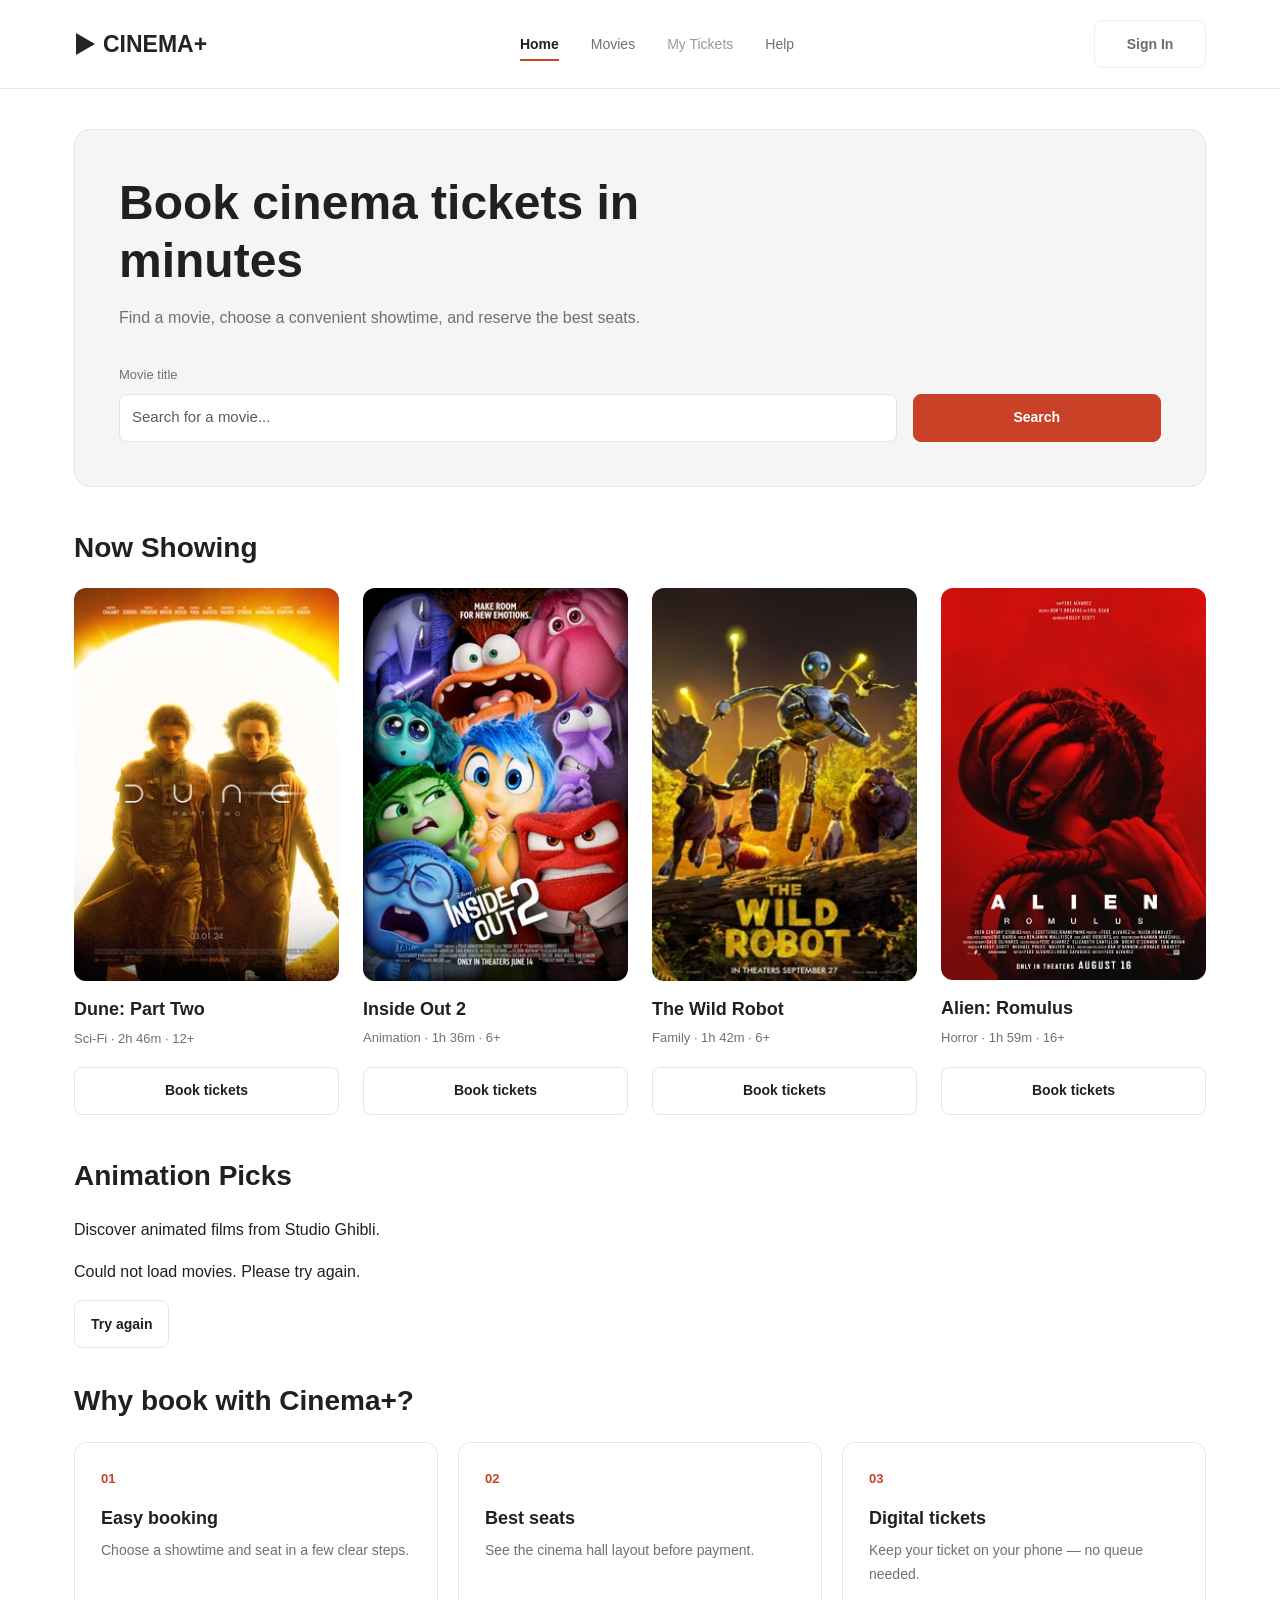
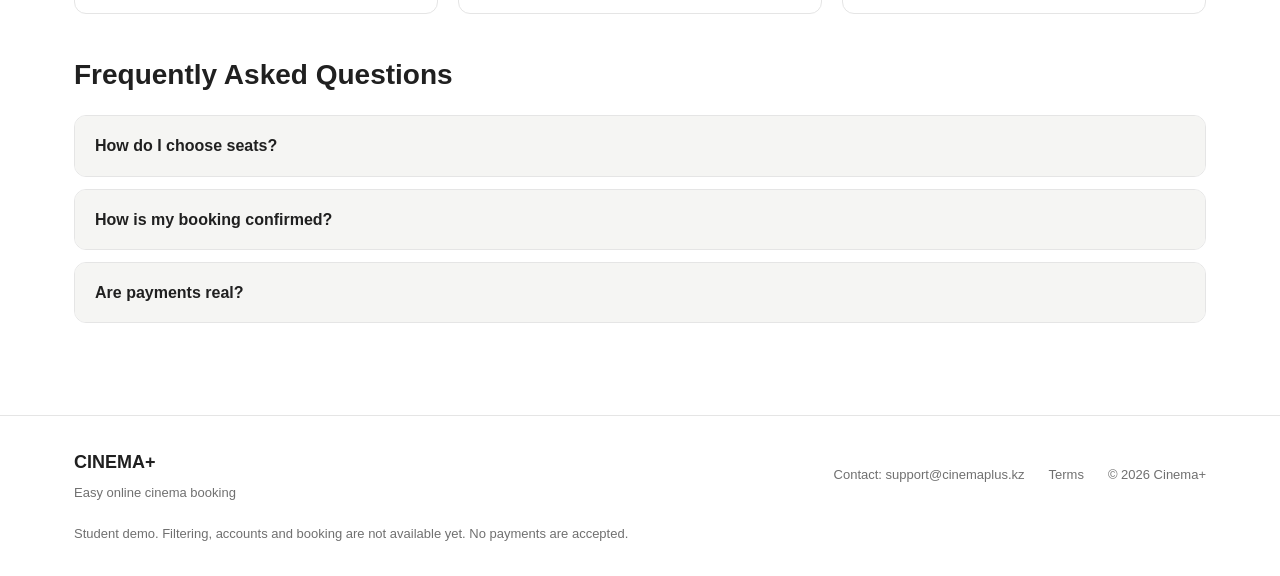
==== commit 324281e4: "API integration" ====
--- a/cinema-ticketing/index.html
+++ b/cinema-ticketing/index.html
@@ -13,6 +13,7 @@
         <script src="../js/home.js" defer></script>
         <script src="https://code.jquery.com/jquery-3.7.1.min.js" defer></script>
         <script src="../js/faq.js" defer></script>
+        <script src="../js/api-movies.js" defer></script>
     </head>
     <body id="cinema-page">
         <header class="site-header">
@@ -51,6 +52,17 @@
                 <div class="row g-4" id="home-movies">
                     
                 </div>
+            </section>
+
+            <section class="home-section">
+                <h2>Animation Picks</h2>
+                <p>Discover animated films from Studio Ghibli.</p>
+
+                <p id="api-status" role="status">Loading movies...</p>
+
+                <button class="btn btn-cinema-outline mb-3" id="retry-movies" type="button" hidden>Try again </button>
+
+                <div class="row g-4" id="api-movies"></div>
             </section>
 
             <section class="home-section">
--- a/css/home.css
+++ b/css/home.css
@@ -161,3 +161,20 @@
     color: #707070;
     font-size: 14px;
 }
+
+.api-poster {
+    aspect-ratio: 2 / 3;
+    object-fit: cover;
+}
+
+.api-director {
+    margin-bottom: 8px;
+    font-size: 14px;
+    font-weight: bold;
+}
+
+.api-description {
+    color: #707070;
+    font-size: 14px;
+    line-height: 1.6;
+}
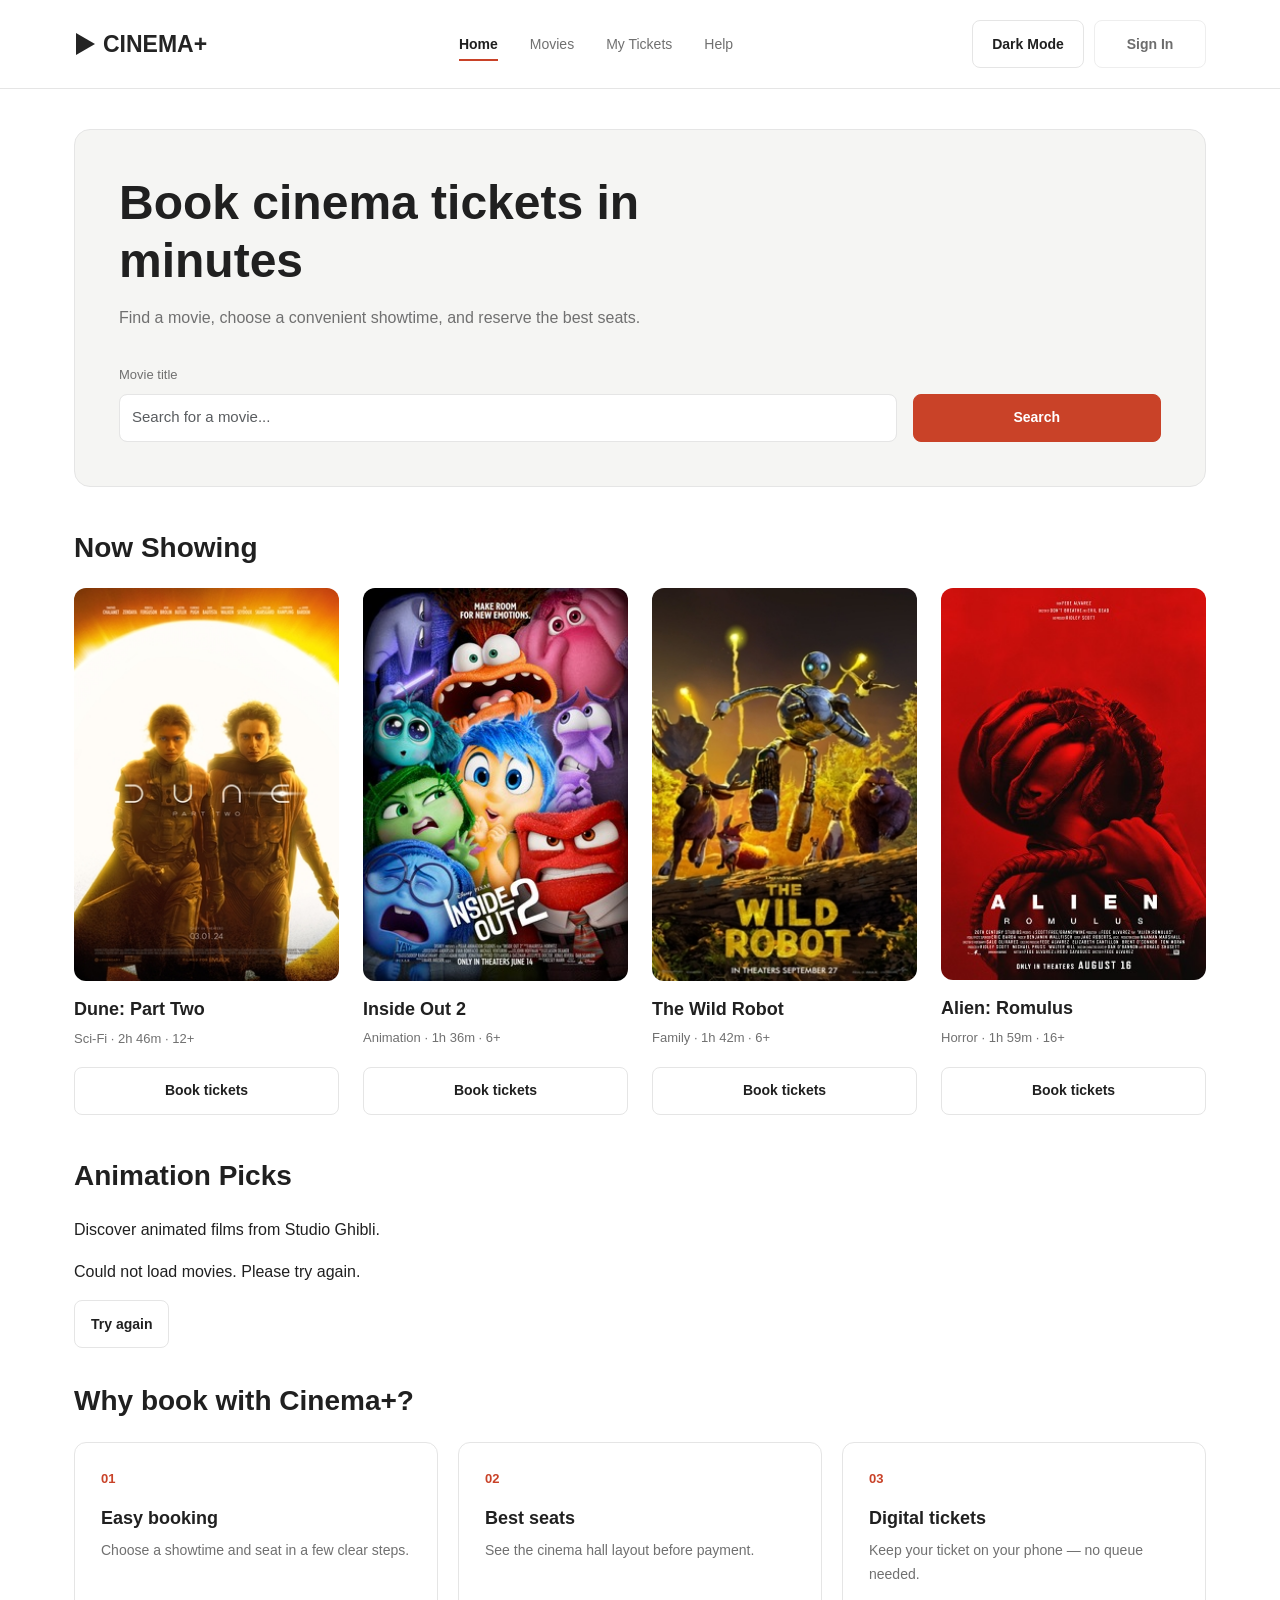
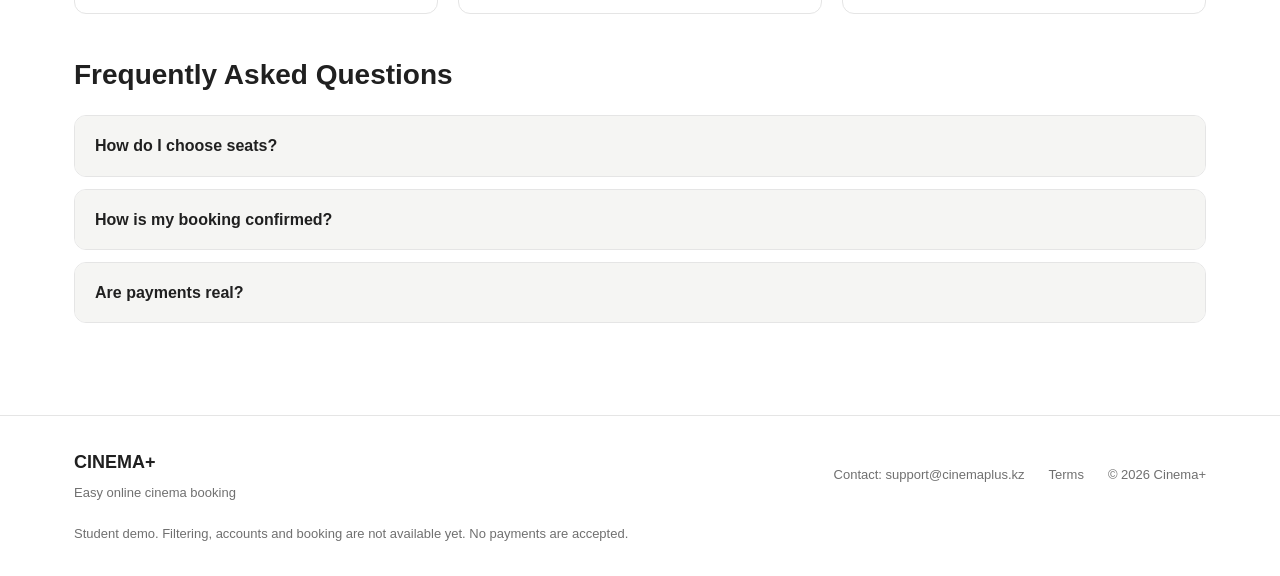
==== commit c6d989e1: "booking oop class, my ticketing page, dark/light theme switcher" ====
--- a/cinema-ticketing/index.html
+++ b/cinema-ticketing/index.html
@@ -14,6 +14,7 @@
         <script src="https://code.jquery.com/jquery-3.7.1.min.js" defer></script>
         <script src="../js/faq.js" defer></script>
         <script src="../js/api-movies.js" defer></script>
+        <script src="../js/theme.js" defer></script>
     </head>
     <body id="cinema-page">
         <header class="site-header">
--- a/css/common.css
+++ b/css/common.css
@@ -245,3 +245,182 @@
         gap: 6px;
     }
 }
+
+.header-actions {
+    display: flex;
+    align-items: center;
+    gap: 10px;
+}
+
+.theme-toggle-btn {
+    min-width: 112px;
+}
+
+body.dark-theme {
+    color: #f1f1f1;
+    background-color: #141414;
+}
+
+body.dark-theme a {
+    color: #f1f1f1;
+}
+
+body.dark-theme .brand img {
+    filter: brightness(0) invert(1);
+}
+
+body.dark-theme .site-header,
+body.dark-theme .site-footer {
+    background-color: #141414;
+    border-color: #2e2e2e;
+}
+
+body.dark-theme .nav-links a {
+    color: #a8a8a8;
+}
+
+body.dark-theme .nav-links .active {
+    color: #ffffff;
+}
+
+body.dark-theme .movie-meta,
+body.dark-theme .form-label,
+body.dark-theme .site-footer p,
+body.dark-theme .footer-links a,
+body.dark-theme .footer-links small,
+body.dark-theme .search-hero p,
+body.dark-theme .benefit-card p,
+body.dark-theme .faq-answer,
+body.dark-theme .catalog-intro p,
+body.dark-theme .catalog-pagination,
+body.dark-theme .detail-breadcrumb,
+body.dark-theme .detail-breadcrumb a,
+body.dark-theme .synopsis,
+body.dark-theme .movie-facts td,
+body.dark-theme .schedule-note,
+body.dark-theme .showtime small,
+body.dark-theme .booking-summary p,
+body.dark-theme .breadcrumb-item a,
+body.dark-theme .info-label,
+body.dark-theme .screen-text,
+body.dark-theme .legend-item,
+body.dark-theme .seat-cost,
+body.dark-theme .checkout-header p,
+body.dark-theme .order-movie-meta,
+body.dark-theme .order-label,
+body.dark-theme .terms-check,
+body.dark-theme .terms-check label,
+body.dark-theme .ssl-notice,
+body.dark-theme .text-muted {
+    color: #a8a8a8 !important;
+}
+
+body.dark-theme .breadcrumb-item.active,
+body.dark-theme .info-value,
+body.dark-theme .seat-name,
+body.dark-theme .total-sum,
+body.dark-theme .checkout-header h1,
+body.dark-theme .order-movie-info h2,
+body.dark-theme .order-movie-session,
+body.dark-theme .order-value,
+body.dark-theme .total-label,
+body.dark-theme .total-price,
+body.dark-theme .payment-card h2,
+body.dark-theme .selected-seats-card h2 {
+    color: #f1f1f1;
+}
+
+body.dark-theme .search-hero,
+body.dark-theme .catalog-filters,
+body.dark-theme .faq-question,
+body.dark-theme .showtime,
+body.dark-theme .booking-summary,
+body.dark-theme .session-info-bar,
+body.dark-theme .selected-seats-card,
+body.dark-theme .payment-card,
+body.dark-theme .bg-light {
+    background-color: #1f1f1f !important;
+    border-color: #333333 !important;
+    color: #f1f1f1 !important;
+}
+
+body.dark-theme .faq-question:hover {
+    background-color: #2a2a2a;
+}
+
+body.dark-theme .benefit-card,
+body.dark-theme .cinema-group,
+body.dark-theme .faq-item,
+body.dark-theme .hall-layout-card,
+body.dark-theme .selected-seat-item,
+body.dark-theme .order-summary-card,
+body.dark-theme .ticket-card {
+    background-color: #1a1a1a;
+    border-color: #333333;
+    color: #f1f1f1;
+}
+
+body.dark-theme .order-divider,
+body.dark-theme .summary-divider {
+    border-top-color: #333333;
+}
+
+body.dark-theme .form-control,
+body.dark-theme .form-select,
+body.dark-theme .payment-input {
+    background-color: #242424;
+    border-color: #3a3a3a;
+    color: #f1f1f1;
+}
+
+body.dark-theme .form-control::placeholder {
+    color: #888888;
+}
+
+#cinema-page.dark-theme .btn-cinema-outline {
+    color: #f1f1f1;
+    background-color: #242424;
+    border-color: #3a3a3a;
+}
+
+#cinema-page.dark-theme .btn-cinema-outline:hover {
+    color: #ffffff;
+    background-color: #333333;
+}
+
+body.dark-theme .seat {
+    background-color: #242424;
+    border-color: #444444;
+    color: #f1f1f1;
+}
+
+body.dark-theme .seat:hover:not(:disabled) {
+    border-color: #f1f1f1;
+}
+
+body.dark-theme .seat.occupied {
+    background-color: #3a3a3a;
+    border-color: #3a3a3a;
+    color: #777777;
+}
+
+body.dark-theme .seat.selected {
+    background-color: #c94228;
+    border-color: #ffffff;
+    color: #ffffff;
+}
+
+body.dark-theme .badge-available {
+    background-color: #242424;
+    border-color: #444444;
+}
+
+body.dark-theme .badge-occupied {
+    background-color: #3a3a3a;
+}
+
+@media (max-width: 575px) {
+    .theme-toggle-btn {
+        min-width: 90px;
+    }
+}
